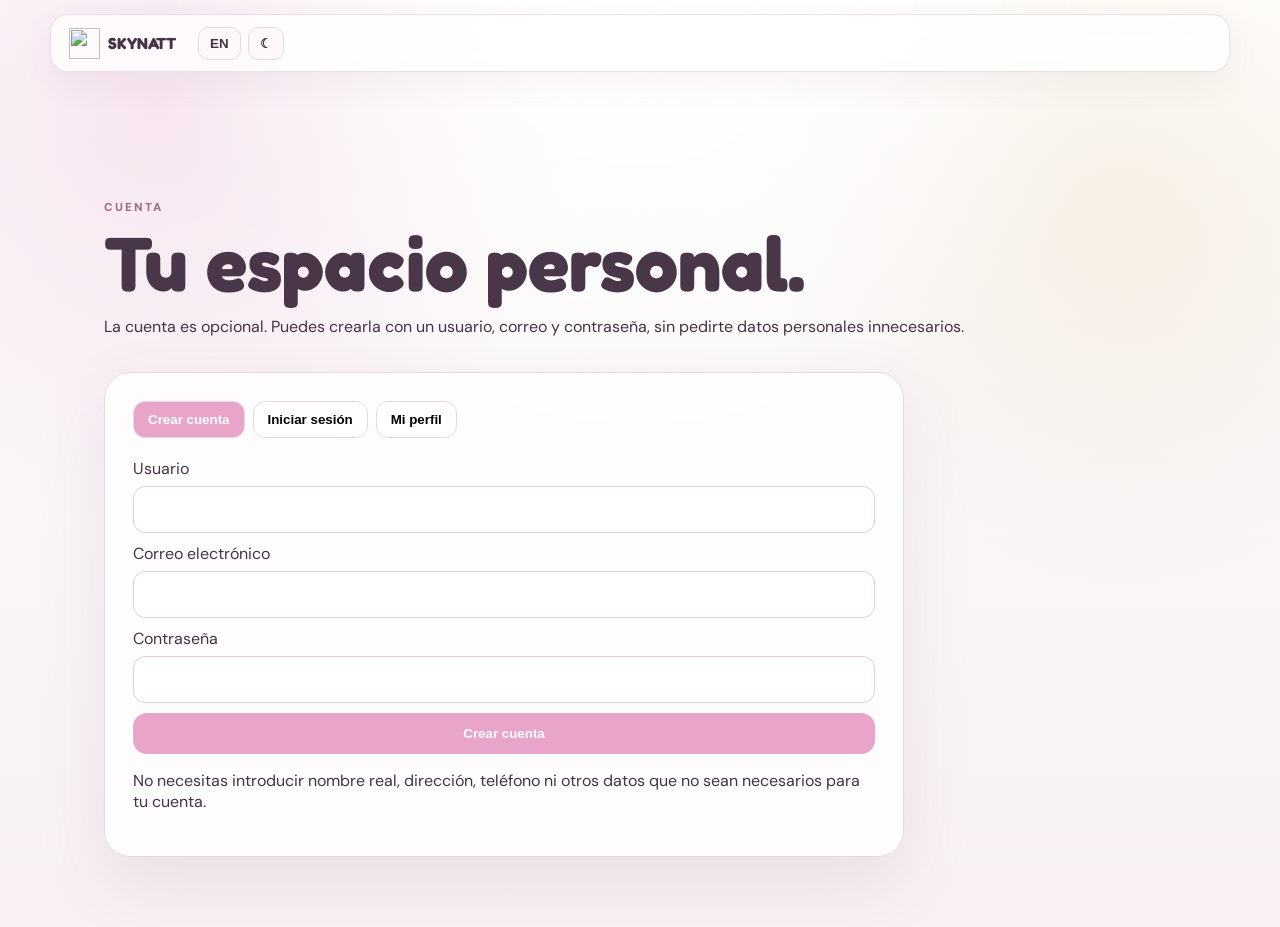
==== account.html @ ab47f649 "0.1" ====
<!DOCTYPE html>
<html lang="es">
 <head>
  <meta charset="utf-8"/>
  <meta content="width=device-width,initial-scale=1" name="viewport"/>
  <title>
   SkyNatt — Cuenta
  </title>
  <link href="https://fonts.googleapis.com" rel="preconnect"/>
  <link crossorigin="" href="https://fonts.gstatic.com" rel="preconnect"/>
  <link href="https://fonts.googleapis.com/css2?family=DM+Sans:wght@400;500;600;700&amp;family=Fredoka:wght@400;500;600;700&amp;display=swap" rel="stylesheet"/>
  <link href="style.css" rel="stylesheet"/>
 </head>
 <body class="subpage">
  <header class="nav">
   <a class="brand" href="index.html">
    <img src="assets/logo.svg"/>
    <span>
     SKYNATT
    </span>
   </a>
   <div class="nav-actions">
    <button id="lang">
     EN
    </button>
    <button id="theme">
     ☾
    </button>
   </div>
  </header>
  <main class="page-wrap">
   <section class="page-hero">
    <p class="eyebrow" data-i18n="accountKicker">
     CUENTA
    </p>
    <h1 data-i18n="accountTitle">
     Tu espacio personal.
    </h1>
    <p data-i18n="accountText">
     La cuenta es opcional. Puedes crearla con un usuario, correo y contraseña, sin pedirte datos personales innecesarios.
    </p>
   </section>
   <div class="account-card">
    <div class="account-tabs">
     <button class="active" data-i18n="createAccountTab" data-tab="create">
      Crear cuenta
     </button>
     <button data-i18n="loginAccountTab" data-tab="login">
      Iniciar sesión
     </button>
     <button data-i18n="profileTab" data-tab="profile">
      Mi perfil
     </button>
    </div>
    <div id="createPane">
     <form class="admin-form" id="createAccountForm">
      <label>
       <span data-i18n="usernameLabel">
        Usuario
       </span>
       <input autocomplete="username" id="accountUsername" maxlength="30" minlength="3" name="username" required=""/>
      </label>
      <label>
       <span data-i18n="emailLabel">
        Correo electrónico
       </span>
       <input autocomplete="email" id="accountEmail" name="email" required="" type="email"/>
      </label>
      <label>
       <span data-i18n="passwordLabel">
        Contraseña
       </span>
       <input autocomplete="new-password" id="accountPassword" minlength="8" name="password" required="" type="password"/>
      </label>
      <button class="btn primary" data-i18n="createAccount">
       Crear cuenta
      </button>
     </form>
     <p class="form-note" id="createStatus">
     </p>
     <p class="form-note" data-i18n="accountPrivacy">
      No necesitas introducir nombre real, dirección, teléfono ni otros datos que no sean necesarios para tu cuenta.
     </p>
    </div>
    <div hidden="" id="loginPane">
     <form class="admin-form" id="loginForm">
      <label>
       <span data-i18n="emailLabel">
        Correo electrónico
       </span>
       <input autocomplete="email" name="email" required="" type="email"/>
      </label>
      <label>
       <span data-i18n="passwordLabel">
        Contraseña
       </span>
       <input autocomplete="current-password" name="password" required="" type="password"/>
      </label>
      <button class="btn primary" data-i18n="loginAccount">
       Iniciar sesión
      </button>
     </form>
     <p class="form-note" id="loginStatus">
     </p>
     <button class="btn ghost" data-i18n="syncLogin" hidden="" id="supabaseLogin">
      Usar cuenta sincronizada
     </button>
    </div>
    <div hidden="" id="profilePane">
     <div class="profile-summary">
      <span class="profile-avatar">
       ✦
      </span>
      <div>
       <p class="eyebrow" data-i18n="loggedInAs">
        CONECTADO COMO
       </p>
       <h2 id="accountUsernameView">
        —
       </h2>
       <p class="muted" id="accountEmailView">
        —
       </p>
      </div>
     </div>
     <div class="account-actions">
      <button class="btn ghost" data-i18n="logout" id="logoutAccount">
       Cerrar sesión
      </button>
      <a class="btn primary" data-i18n="goDownloads" href="downloads.html">
       Ir a mis descargas
      </a>
     </div>
     <p class="form-note" id="profileStatus">
     </p>
    </div>
   </div>
  </main>
  <script src="https://cdn.jsdelivr.net/npm/@supabase/supabase-js@2">
  </script>
  <script src="config.js">
  </script>
  <script src="script.js">
  </script>
 </body>
</html>
---- style.css ----
:root {
  --bg:#fbf8fa;
  --ink:#443344;
  --muted:#917b8a;
  --pink:#e8a4c9;
  --pink2:#f4dce9;
  --gold:#d2a04d;
  --cream:#f7eee9;
  --card:rgba(255,255,255,.78);
  --border:#ead7e1;
  --shadow:0 25px 70px rgba(100,65,90,.10)
}
* {
  box-sizing:border-box
}
html {
  scroll-behavior:smooth
}
body {
  margin:0;
  color:var(--ink);
  font-family:"DM Sans",sans-serif;
  background:radial-gradient(circle at 12% 12%,rgba(244,220,233,.7),transparent 30%),radial-gradient(circle at 88% 25%,rgba(244,235,219,.7),transparent 28%),linear-gradient(180deg,#fff,#fbf8fa 38%,#f8f0f4 100%);
  min-height:100vh
}
body:before {
  content:"";
  position:fixed;
  inset:0;
  pointer-events:none;
  background:radial-gradient(circle at 50% 0,rgba(255,255,255,.75),transparent 45%);
  z-index:-1
}
.nav {
  position:sticky;
  top:14px;
  z-index:80;
  max-width:1180px;
  margin:14px auto 0;
  padding:12px 18px;
  display:flex;
  align-items:center;
  gap:22px;
  background:rgba(255,255,255,.74);
  backdrop-filter:blur(18px);
  border:1px solid rgba(234,215,225,.8);
  border-radius:18px;
  box-shadow:0 12px 35px rgba(100,65,90,.06)
}
.brand {
  display:flex;
  align-items:center;
  gap:8px;
  font-family:Fredoka;
  font-weight:700;
  color:var(--ink);
  text-decoration:none;
  white-space:nowrap
}
.brand img {
  width:31px;
  height:31px
}
.desktop-nav {
  display:flex;
  gap:18px;
  align-items:center;
  flex:1;
  justify-content:center
}
.desktop-nav a,.footer-links a {
  color:var(--ink);
  text-decoration:none;
  font-weight:700;
  font-size:.88rem
}
.desktop-nav a:hover,.footer-links a:hover {
  color:#b36f95
}
.nav-actions {
  display:flex;
  gap:7px
}
.nav-actions button,.carousel-controls button,.icon-btn {
  border:1px solid var(--border);
  background:#fff8fb;
  color:var(--ink);
  border-radius:10px;
  padding:8px 11px;
  font-weight:800;
  cursor:pointer
}
.section {
  max-width:1180px;
  margin:0 auto;
  padding:100px 24px
}
.section.compact {
  padding-top:70px;
  padding-bottom:70px
}
.hero {
  min-height:760px;
  display:grid;
  grid-template-columns:1.05fr .95fr;
  align-items:center;
  gap:40px
}
.eyebrow {
  font-size:.72rem;
  letter-spacing:.18em;
  font-weight:900;
  color:#9c7488;
  margin:0 0 12px
}
.hero h1,h1,h2 {
  font-family:Fredoka;
  margin:0;
  color:#493649
}
.hero h1 {
  font-size:clamp(4rem,7vw,7.5rem);
  line-height:.92;
  letter-spacing:-.045em
}
.hero h1 span {
  color:#d78fb6
}
.lead {
  font-size:1.35rem;
  font-weight:700;
  margin:22px 0 10px
}
.muted {
  color:var(--muted);
  line-height:1.7
}
.actions {
  display:flex;
  gap:10px;
  flex-wrap:wrap;
  margin:28px 0
}
.btn {
  display:inline-flex;
  align-items:center;
  justify-content:center;
  border-radius:14px;
  padding:12px 18px;
  text-decoration:none;
  font-weight:900;
  border:1px solid transparent;
  cursor:pointer;
  transition:.2s transform,.2s box-shadow
}
.btn:hover {
  transform:translateY(-2px);
  box-shadow:0 12px 28px rgba(100,65,90,.12)
}
.btn.primary {
  background:var(--pink);
  color:#fff
}
.btn.ghost {
  background:rgba(255,255,255,.76);
  border-color:var(--border);
  color:var(--ink)
}
.btn.small {
  padding:8px 10px;
  font-size:.76rem;
  border-radius:10px
}
.btn.danger {
  background:#f2d6dc;
  color:#8d4057;
  border:0
}
.hero-mini {
  display:flex;
  gap:10px;
  align-items:center;
  color:#866c7c;
  font-size:.8rem
}
.hero-art {
  position:relative;
  min-height:760px;
  display:grid;
  place-items:center;
  overflow:visible
}
.hero-image {
  display:block;
  width:min(100%,620px);
  height:760px;
  max-height:none;
  object-fit:contain;
  object-position:center center;
  filter:drop-shadow(0 30px 60px rgba(180,125,155,.18));
  animation:heroFloat 6s ease-in-out infinite
}
@keyframes heroFloat {
  0%,100% {
    transform:translateY(0)
  }
  50% {
    transform:translateY(-7px)
  }
}
.hero-star,.hero-moon {
  position:absolute;
  color:var(--gold);
  font-size:2rem
}
.hero-star {
  right:8%;
  top:22%
}
.hero-moon {
  left:4%;
  bottom:20%;
  font-size:2.4rem
}
.marquee {
  overflow:hidden;
  max-width:1180px;
  margin:0 auto;
  padding:18px 4px;
  background:rgba(249,235,242,.78);
  border-top:1px solid rgba(234,215,225,.6);
  border-bottom:1px solid rgba(234,215,225,.6);
  display:flex;
  gap:90px;
  white-space:nowrap;
  color:#957384;
  font-size:.78rem;
  font-weight:900;
  letter-spacing:.1em;
  animation:marquee 24s linear infinite
}
@keyframes marquee {
  from {
    transform:translateX(0)
  }
  to {
    transform:translateX(-28%)
  }
}
.section-head {
  margin-bottom:28px
}
.section-head h2 {
  font-size:clamp(2.7rem,5vw,4.7rem);
  line-height:.95
}
.row-head {
  display:flex;
  justify-content:space-between;
  align-items:end;
  gap:20px
}
.carousel-controls {
  display:flex;
  gap:8px
}
.about-grid {
  display:grid;
  grid-template-columns:1.3fr .7fr;
  gap:24px
}
.about-grid>div,.quote,.support-card,.stream-card,.testimonial,.social-post,.guest-form,.guest,.calendar-card,.product,.admin-card,.account-card,.purchase-card {
  background:var(--card);
  border:1px solid var(--border);
  border-radius:26px;
  box-shadow:var(--shadow)
}
.about-grid>div,.quote {
  padding:28px
}
.chips {
  display:flex;
  gap:8px;
  flex-wrap:wrap;
  margin-top:20px
}
.chips span {
  padding:8px 11px;
  border-radius:999px;
  background:#f7e6ee;
  font-size:.75rem;
  font-weight:900
}
.quote {
  font-family:Fredoka;
  font-size:1.5rem;
  display:grid;
  place-items:center;
  text-align:center;
  color:#a17189
}
.carousel {
  display:flex;
  gap:18px;
  overflow:auto;
  scroll-snap-type:x mandatory;
  padding-bottom:14px
}
.gallery-card {
  min-width:330px;
  height:390px;
  border-radius:28px;
  overflow:hidden;
  position:relative;
  scroll-snap-align:start;
  background:#f3e4ea;
  border:1px solid var(--border)
}
.gallery-card img {
  width:100%;
  height:100%;
  object-fit:cover
}
.gallery-card span {
  position:absolute;
  right:18px;
  top:16px;
  color:var(--gold);
  font-size:1.6rem
}
.masonry {
  columns:3 280px;
  column-gap:18px;
  margin-top:22px
}
.masonry-item {
  break-inside:avoid;
  margin:0 0 18px;
  background:#fff;
  border-radius:22px;
  overflow:hidden;
  border:1px solid var(--border);
  box-shadow:var(--shadow)
}
.masonry-item img {
  display:block;
  width:100%;
  height:auto
}
.masonry-item figcaption {
  padding:10px 14px;
  font-size:.72rem;
  font-weight:900;
  color:#9a7688
}
.m1 img {
  aspect-ratio:1/1;
  object-fit:cover
}
.m2 img {
  aspect-ratio:4/5;
  object-fit:cover
}
.m3 img {
  aspect-ratio:5/4;
  object-fit:cover
}
.shop-filters {
  display:flex;
  gap:8px;
  flex-wrap:wrap;
  margin-bottom:18px
}
.filter {
  border:1px solid var(--border);
  background:#fff;
  border-radius:999px;
  padding:9px 14px;
  font-weight:900;
  cursor:pointer
}
.filter.active {
  background:var(--pink);
  color:#fff
}
.product-grid {
  display:grid;
  grid-template-columns:repeat(3,1fr);
  gap:18px
}
.product {
  overflow:hidden
}
.product>img {
  width:100%;
  height:220px;
  object-fit:cover;
  background:#f8edf3
}
.product-body {
  padding:20px
}
.product-cat {
  font-size:.65rem;
  letter-spacing:.12em;
  font-weight:900;
  color:#a5798f;
  text-transform:uppercase
}
.product h3 {
  font-family:Fredoka;
  font-size:1.55rem;
  margin:8px 0
}
.product p {
  color:var(--muted);
  line-height:1.55;
  min-height:52px
}
.product-actions {
  display:flex;
  gap:7px;
  flex-wrap:wrap
}
.calendar-card {
  padding:24px
}
.calendar-top {
  display:flex;
  align-items:center;
  justify-content:space-between
}
.calendar-top h3 {
  font-family:Fredoka;
  font-size:1.5rem;
  text-transform:capitalize
}
.calendar-week,.calendar-grid {
  display:grid;
  grid-template-columns:repeat(7,1fr);
  gap:7px
}
.calendar-week {
  margin:20px 0 8px;
  color:#a27b8e;
  font-size:.68rem;
  font-weight:900;
  text-align:center
}
.day {
  min-height:62px;
  border:1px solid #f0e1e7;
  border-radius:13px;
  padding:8px;
  background:#fff;
  display:flex;
  flex-direction:column;
  gap:4px;
  align-items:flex-start
}
.day b {
  font-size:.82rem
}
.day small {
  font-size:.55rem;
  font-weight:900;
  letter-spacing:.05em
}
.day.open {
  background:#eaf6ec
}
.day.reserved {
  background:#fff1df
}
.day.closed {
  background:#f4e9ee
}
.day.blank {
  visibility:hidden
}
.legend {
  display:flex;
  gap:15px;
  flex-wrap:wrap;
  margin-top:18px;
  font-size:.72rem;
  font-weight:900
}
.legend i {
  display:inline-block;
  width:9px;
  height:9px;
  border-radius:50%;
  background:#9ccfa6
}
.legend i.reserved {
  background:#e8b66d
}
.legend i.closed {
  background:#d2bcc7
}
.support-grid,.stream-grid,.testimonial-grid,.guest-grid {
  display:grid;
  grid-template-columns:repeat(2,1fr);
  gap:18px;
  margin-top:24px
}
.support-card,.stream-card,.testimonial,.social-post,.guest-form,.guest {
  padding:24px
}
.card-icon {
  font-size:1.6rem;
  color:var(--gold)
}
.mini-links {
  display:flex;
  gap:8px;
  flex-wrap:wrap
}
.mini-links a {
  background:#f5e4ec;
  padding:8px 11px;
  border-radius:10px;
  font-weight:800;
  color:var(--ink);
  text-decoration:none
}
.stream-card {
  display:flex;
  gap:18px;
  align-items:center
}
.stream-card>div {
  flex:1
}
.stream-dot {
  width:10px;
  height:10px;
  border-radius:50%;
  background:#d65f8c;
  box-shadow:0 0 0 6px #f7dce8
}
.social-grid {
  display:grid;
  grid-template-columns:repeat(3,1fr);
  gap:18px
}
.social-post p {
  line-height:1.6
}
.social-post a {
  font-weight:900;
  color:#a45d83
}
.testimonial-grid {
  grid-template-columns:repeat(3,1fr)
}
.testimonial {
  min-height:190px
}
.stars {
  color:var(--gold);
  letter-spacing:.08em
}
.testimonial small {
  display:block;
  color:#9b7c8d;
  margin-top:8px
}
.guest-grid {
  grid-template-columns:1fr 1.4fr
}
.guest-form label {
  display:block;
  margin-bottom:13px;
  font-weight:800
}
.guest-form input,.guest-form textarea,.admin-form input,.admin-form textarea,.stack input {
  width:100%;
  margin-top:7px;
  padding:12px;
  border:1px solid #e0cdd7;
  border-radius:12px;
  background:#fff;
  font:inherit
}
.guest-form textarea,.admin-form textarea {
  min-height:140px;
  resize:vertical
}
.check {
  display:flex!important;
  align-items:center;
  gap:8px
}
.check input {
  width:auto!important
}
.guest-list {
  display:grid;
  gap:12px;
  max-height:600px;
  overflow:auto
}
.guest p {
  line-height:1.6
}
.guest small {
  color:#9b7c8d
}
.setup-grid {
  display:grid;
  grid-template-columns:repeat(4,1fr);
  gap:18px
}
.setup-grid article {
  background:var(--card);
  border:1px solid var(--border);
  border-radius:22px;
  padding:20px
}
.setup-grid span {
  font-size:1.5rem;
  color:var(--gold)
}
.setup-grid b {
  display:block;
  font-family:Fredoka;
  margin:10px 0 5px
}
.account-actions {
  display:flex;
  gap:10px;
  flex-wrap:wrap
}
.page-wrap {
  max-width:1120px;
  margin:auto;
  padding:110px 24px 70px
}
.page-hero {
  margin-bottom:35px
}
.page-hero h1 {
  font-size:clamp(3rem,6vw,5.5rem);
  line-height:.95
}
.terms article {
  padding:32px
}
.terms h2 {
  font-family:Fredoka;
  color:#a36f89;
  margin-top:38px
}
.terms p {
  line-height:1.75
}
.footer-links {
  display:flex;
  gap:15px;
  flex-wrap:wrap
}
footer {
  max-width:1180px;
  margin:40px auto 20px;
  padding:30px 24px;
  border-top:1px solid var(--border);
  display:flex;
  justify-content:space-between;
  gap:20px;
  flex-wrap:wrap;
  color:#7f6976
}
footer div {
  display:grid;
  gap:7px
}
footer b {
  font-family:Fredoka;
  color:#4c3847
}
.floating-decor {
  position:absolute;
  inset:0;
  width:100%;
  height:100%;
  pointer-events:none;
  z-index:8;
  overflow:visible
}
.drag-item {
  position:absolute;
  pointer-events:auto;
  user-select:none;
  touch-action:none;
  color:var(--gold);
  font-size:2rem;
  filter:drop-shadow(0 4px 10px rgba(205,160,80,.18));
  cursor:grab;
  animation:decorFloat 4.8s ease-in-out infinite;
  will-change:transform
}
.drag-b {
  animation-delay:-1.1s
}
.drag-c {
  animation-delay:-2.2s
}
.drag-d {
  animation-delay:-3.3s
}
.drag-e {
  animation-delay:-4.1s
}
@keyframes decorFloat {
  0%,100% {
    transform:translate3d(0,0,0) rotate(0deg)
  }
  50% {
    transform:translate3d(0,-6px,0) rotate(2deg)
  }
}
.drag-item:active {
  cursor:grabbing;
  animation-play-state:paused;
  transform:scale(1.12)
}
.drag-a {
  left:7%;
  top:24vh
}
.drag-b {
  right:12%;
  top:58vh
}
.drag-c {
  left:3%;
  top:115vh
}
.drag-d {
  right:6%;
  top:170vh
}
.drag-e {
  right:21%;
  top:80vh
}
.snap {
  animation:snapBack .7s cubic-bezier(.2,.9,.25,1)
}
@keyframes snapBack {
  0% {
    transform:scale(1.16)
  }
  55% {
    transform:scale(.96)
  }
  100% {
    transform:scale(1)
  }
}
#cursor {
  position:fixed;
  z-index:100;
  width:20px;
  height:20px;
  border:1px solid var(--gold);
  border-radius:50%;
  pointer-events:none;
  transform:translate(-50%,-50%);
  mix-blend-mode:multiply
}
.trail {
  position:fixed;
  z-index:99;
  pointer-events:none;
  font-size:10px;
  color:var(--gold);
  animation:trail .7s forwards
}
@keyframes trail {
  to {
    opacity:0;
    transform:translateY(-18px) scale(.5)
  }
}
#stars {
  position:absolute;
  inset:0;
  pointer-events:none;
  z-index:1
}
.scroll-star {
  position:absolute;
  color:var(--gold);
  animation:star 1.4s ease forwards
}
@keyframes star {
  0% {
    opacity:0;
    transform:scale(.4)
  }
  30% {
    opacity:1
  }
  100% {
    opacity:0;
    transform:translateY(-20px) scale(1)
  }
}
.loading {
  position:fixed;
  inset:0;
  z-index:200;
  background:#fcf9fb;
  display:grid;
  place-items:center;
  transition:opacity .6s
}
.loading.hide {
  opacity:0;
  pointer-events:none
}
.loading-orbit {
  width:260px;
  height:320px;
  border-radius:48% 48% 45% 45%;
  background:radial-gradient(circle,#fff 0,#f8edf3 70%);
  display:flex;
  flex-direction:column;
  align-items:center;
  justify-content:center;
  gap:12px;
  box-shadow:0 25px 80px rgba(150,100,125,.12)
}
.loading-orbit img {
  width:100px;
  height:100px
}
.loading-orbit span {
  font-size:.68rem;
  letter-spacing:.2em
}
.loading-orbit b {
  font-family:Fredoka;
  font-size:1.4rem;
  color:#a36f89
}
.loading-line {
  width:100px;
  height:3px;
  background:#eedde6;
  border-radius:10px;
  overflow:hidden
}
.loading-line i {
  display:block;
  width:50%;
  height:100%;
  background:var(--gold);
  animation:load 1.1s infinite
}
@keyframes load {
  to {
    transform:translateX(200%)
  }
}
.easter {
  position:fixed;
  right:-175px;
  bottom:0;
  z-index:30;
  width:220px;
  transition:.5s cubic-bezier(.2,.8,.2,1);
  display:flex;
  align-items:center
}
.easter:hover {
  right:0
}
.easter img {
  width:150px;
  height:150px;
  object-fit:contain
}
.easter span {
  position:absolute;
  right:10px;
  top:25px;
  background:#fff;
  padding:9px 12px;
  border-radius:13px;
  box-shadow:0 10px 30px rgba(100,70,90,.15);
  font-weight:800;
  font-size:.72rem;
  white-space:nowrap;
  opacity:0;
  transform:translateY(8px);
  transition:.3s
}
.easter:hover span {
  opacity:1;
  transform:none
}
.coming-page {
  text-align:center;
  min-height:75vh;
  display:grid;
  place-items:center;
  align-content:center
}
.coming-orbit {
  width:170px;
  height:170px;
  border-radius:50%;
  background:radial-gradient(circle,#fff,#f5e2eb);
  display:grid;
  place-items:center;
  box-shadow:var(--shadow);
  margin:0 auto 25px;
  position:relative
}
.coming-orbit img {
  width:70px
}
.coming-orbit span {
  position:absolute;
  right:4px;
  top:18px;
  color:var(--gold)
}
.coming-card {
  max-width:620px;
  padding:25px;
  background:var(--card);
  border:1px solid var(--border);
  border-radius:25px;
  margin:20px auto 25px
}
.coming-card b {
  font-family:Fredoka;
  color:#b76f95;
  letter-spacing:.14em
}
.stack {
  display:block;
  font-weight:800;
  margin-bottom:15px
}
.account-card,.purchase-card {
  max-width:800px;
  padding:28px
}
.account-tabs {
  display:flex;
  gap:8px;
  margin-bottom:20px
}
.account-tabs button {
  border:1px solid var(--border);
  background:#fff;
  border-radius:12px;
  padding:10px 14px;
  font-weight:800
}
.account-tabs button.active {
  background:var(--pink);
  color:#fff
}
.purchase-head {
  display:flex;
  justify-content:space-between;
  align-items:center
}
.badge {
  background:#f5e4ec;
  border-radius:999px;
  padding:7px 10px;
  font-size:.7rem;
  font-weight:900
}
.purchase-row {
  display:flex;
  align-items:center;
  gap:15px;
  padding:15px 0;
  border-bottom:1px solid #f0e2e8
}
.purchase-row:last-child {
  border-bottom:0
}
.purchase-row img {
  width:70px;
  height:52px;
  object-fit:cover;
  border-radius:10px
}
.purchase-row>div {
  flex:1
}
.toast-show {
  position:fixed;
  left:50%;
  bottom:25px;
  transform:translateX(-50%);
  z-index:300;
  background:#3d2d3a;
  color:#fff;
  padding:12px 16px;
  border-radius:14px;
  font-weight:700;
  box-shadow:0 15px 35px rgba(40,20,35,.25)
}
.reveal {
  opacity:0;
  transform:translateY(28px);
  transition:opacity .8s ease,transform .8s cubic-bezier(.2,.8,.2,1)
}
.reveal.visible {
  opacity:1;
  transform:none
}
.inside {
  padding-left:0;
  padding-right:0
}
.admin-grid {
  display:grid;
  grid-template-columns:220px 1fr;
  gap:20px
}
.admin-sidebar {
  position:sticky;
  top:110px;
  align-self:start;
  display:grid;
  gap:8px
}
.admin-tab {
  text-align:left;
  border:1px solid var(--border);
  background:var(--card);
  padding:13px;
  border-radius:13px;
  font-weight:900;
  color:var(--ink);
  cursor:pointer
}
.admin-tab.active {
  background:var(--pink);
  color:#fff
}
.admin-panel {
  display:none
}
.admin-panel.active {
  display:block
}
.stats-grid {
  display:grid;
  grid-template-columns:repeat(4,1fr);
  gap:14px;
  margin-bottom:28px
}
.stats-grid article {
  padding:20px;
  background:var(--card);
  border:1px solid var(--border);
  border-radius:20px
}
.stats-grid small {
  display:block;
  color:#9a788b;
  font-weight:900
}
.stats-grid b {
  font-family:Fredoka;
  font-size:2.2rem
}
.admin-card {
  padding:24px;
  margin-bottom:18px
}
.admin-card-head {
  display:flex;
  justify-content:space-between;
  align-items:center;
  gap:20px
}
.quick-actions {
  display:flex;
  gap:9px;
  flex-wrap:wrap
}
.admin-form {
  display:grid;
  gap:10px
}
.admin-row {
  display:grid;
  grid-template-columns:1fr auto auto;
  gap:14px;
  align-items:center;
  padding:15px 0;
  border-bottom:1px solid #ead7e1
}
.admin-row p {
  margin:5px 0;
  color:var(--muted)
}
.admin-calendar .admin-day {
  width:100%;
  text-align:left;
  cursor:pointer;
  font:inherit
}
.admin-warning {
  padding:12px 15px;
  border-radius:14px;
  background:#fff3dd;
  border:1px solid #edd3a2;
  margin-bottom:18px;
  font-weight:800
}
.dark {
  --bg:#17131a;
  --ink:#fff4fb;
  --muted:#d7c5d3;
  --pink:#eda9cf;
  --pink2:#5a4054;
  --gold:#efbd62;
  --cream:#352b31;
  --card:rgba(48,37,51,.94);
  --border:#6a5268;
  --shadow:0 25px 70px rgba(0,0,0,.28);
  background:radial-gradient(circle at 12% 12%,rgba(106,65,94,.48),transparent 32%),radial-gradient(circle at 88% 25%,rgba(106,83,47,.28),transparent 30%),linear-gradient(180deg,#1c1720,#141117 100%);
  color:var(--ink)
}
.dark h1,.dark h2,.dark h3,.dark b,.dark strong,.dark .hero h1,.dark .section-head h2 {
  color:#fff7fc
}
.dark .muted,.dark .form-note,.dark p,.dark label,.dark small {
  color:var(--muted)
}
.dark .nav,.dark .about-grid>div,.dark .quote,.dark .support-card,.dark .stream-card,.dark .testimonial,.dark .guest,.dark .guest-form,.dark .product,.dark .social-post,.dark .calendar-card,.dark .account-card,.dark .purchase-card,.dark .terms article,.dark .admin-card,.dark .stats-grid article,.dark .admin-tab,.dark .coming-card {
  background:var(--card);
  color:var(--ink)
}
.dark .btn.ghost,.dark .filter,.dark .nav-actions button,.dark .account-tabs button,.dark .icon-btn {
  background:#3b2b3d;
  color:#fff4fb;
  border-color:#745b72
}
.dark .btn.primary {
  background:#e9a6ca;
  color:#291d28
}
.dark .admin-tab.active {
  background:#e9a6ca;
  color:#291d28
}
.dark .chips span,.dark .mini-links a {
  background:#493447;
  color:#fff4fb
}
.dark .stats-grid article {
  background:#302533;
  border-color:#6a5268
}
.dark .admin-card {
  background:#302533;
  border-color:#6a5268
}
.dark .admin-row {
  border-color:#5a4657
}
.dark .admin-warning {
  color:#fff1d5
}
.dark input,.dark textarea {
  background:#241b27!important;
  color:#fff4fb!important;
  border-color:#684f65!important
}
.dark input::placeholder,.dark textarea::placeholder {
  color:#a993a5
}
.dark .marquee {
  background:rgba(65,45,58,.5)
}
.dark .day {
  background:#2b222c;
  border-color:#4b3948
}
.dark .day.open {
  background:#28402f
}
.dark .day.reserved {
  background:#4a3823
}
.dark .day.closed {
  background:#3a2c35
}
.dark footer {
  border-color:#4b3948
}
.dark .easter span {
  background:#302432;
  color:#fff
}
.dark .loading {
  background:#211b22
}
.dark .loading-orbit {
  background:#2b222c
}
.dark .loading-orbit span {
  color:#cdb9c7
}
.dark .admin-warning {
  background:#4a3823;
  border-color:#6b5330
}
.dark #cursor {
  mix-blend-mode:screen
}
@media(max-width:900px) {
  .desktop-nav {
    display:none
  }
  .hero {
    grid-template-columns:1fr
  }
  .hero-art {
    order:-1;
    min-height:650px
  }
  .hero-image {
    height:650px
  }
  .product-grid {
    grid-template-columns:repeat(2,1fr)
  }
  .testimonial-grid,.social-grid {
    grid-template-columns:1fr
  }
  .support-grid,.stream-grid,.guest-grid,.about-grid {
    grid-template-columns:1fr
  }
  .setup-grid {
    grid-template-columns:repeat(2,1fr)
  }
  .admin-grid {
    grid-template-columns:1fr
  }
  .admin-sidebar {
    position:static;
    display:flex;
    overflow:auto
  }
  .admin-tab {
    white-space:nowrap
  }
  .stats-grid {
    grid-template-columns:repeat(2,1fr)
  }
}
@media(max-width:600px) {
  .section {
    padding-left:16px;
    padding-right:16px
  }
  .nav {
    left:10px;
    right:10px;
    margin-top:10px
  }
  .hero {
    min-height:650px
  }
  .hero-art {
    min-height:560px
  }
  .hero-image {
    height:560px
  }
  .hero h1 {
    font-size:3.5rem
  }
  .product-grid {
    grid-template-columns:1fr
  }
  .setup-grid {
    grid-template-columns:1fr
  }
  .carousel {
    padding-left:1px
  }
  .gallery-card {
    min-width:84vw
  }
  .masonry {
    columns:2 160px
  }
  .calendar-week {
    font-size:.58rem
  }
  .day {
    min-height:52px
  }
  .day small {
    font-size:.45rem
  }
  .easter {
    transform:scale(.85);
    transform-origin:right bottom
  }
  .floating-decor .drag-e {
    display:none
  }
  .admin-row {
    grid-template-columns:1fr
  }
  .stats-grid {
    grid-template-columns:1fr 1fr
  }
  .page-wrap {
    padding-left:16px;
    padding-right:16px
  }
}
.community-grid {
  display:grid;
  grid-template-columns:repeat(3,1fr);
  gap:12px
}
.community-link {
  display:flex;
  align-items:center;
  gap:13px;
  padding:17px 18px;
  background:var(--card);
  border:1px solid var(--border);
  border-radius:18px;
  text-decoration:none;
  color:var(--ink);
  transition:.25s transform,.25s box-shadow
}
.community-link:hover {
  transform:translateY(-3px);
  box-shadow:0 15px 35px rgba(100,65,90,.12)
}
.community-link>span {
  font-size:1.45rem;
  color:var(--gold)
}
.community-link div {
  flex:1
}
.community-link b,.community-link small {
  display:block
}
.community-link b {
  font-family:Fredoka;
  font-size:1rem
}
.community-link small {
  color:var(--muted);
  margin-top:3px
}
.community-link strong {
  color:var(--gold)
}
.integration-grid {
  display:grid;
  grid-template-columns:1fr 1fr;
  gap:16px
}
.integration-card {
  padding:22px;
  border:1px solid var(--border);
  background:rgba(255,255,255,.38);
  border-radius:20px;
  display:grid;
  gap:10px
}
.integration-card label {
  font-weight:800
}
.integration-card input {
  width:100%;
  margin-top:6px;
  padding:11px;
  border:1px solid var(--border);
  border-radius:11px;
  background:#fff;
  font:inherit
}
.integration-actions {
  display:flex;
  gap:8px;
  flex-wrap:wrap
}
.inset-card {
  margin-top:16px!important;
  background:rgba(255,255,255,.4)!important
}
.profile-summary {
  display:flex;
  gap:16px;
  align-items:center;
  padding-bottom:22px;
  margin-bottom:22px;
  border-bottom:1px solid var(--border)
}
.profile-avatar {
  width:64px;
  height:64px;
  border-radius:20px;
  display:grid;
  place-items:center;
  background:linear-gradient(135deg,#f2b1d2,#f7e5c8);
  color:#fff;
  font-size:1.7rem;
  box-shadow:0 12px 25px rgba(100,65,90,.12)
}
.profile-summary h2 {
  font-size:2rem
}
.profile-summary p {
  margin:0
}
.dark .integration-card {
  background:rgba(57,43,60,.7)
}
.dark .community-link {
  background:#302432
}
.dark .community-link small {
  color:#d1becd
}
.dark .inset-card {
  background:rgba(57,43,60,.55)!important
}
@media(max-width:900px) {
  .community-grid {
    grid-template-columns:1fr 1fr
  }
  .integration-grid {
    grid-template-columns:1fr
  }
}
@media(max-width:600px) {
  .community-grid {
    grid-template-columns:1fr
  }
  .community-link {
    padding:15px
  }
  .hero-image {
    width:min(100%,520px)
  }
}
/* v8 refinements */
.nav {
  min-height:58px;
  padding:10px 18px
}
.desktop-nav {
  gap:22px
}
.desktop-nav a {
  display:inline-flex;
  align-items:center;
  justify-content:center;
  white-space:nowrap;
  padding:6px 2px
}
.subpage .nav {
  margin-bottom:18px
}
.hero-art {
  overflow:visible
}
.hero-image {
  background:transparent;
  border:0;
  outline:0;
  box-shadow:none
}
.hero-star,.hero-moon {
  cursor:grab;
  touch-action:none;
  user-select:none;
  animation:decorFloat 4.8s ease-in-out infinite
}
.hero-star:active,.hero-moon:active {
  cursor:grabbing;
  animation-play-state:paused
}
.center-action {
  text-align:center;
  margin-top:26px
}
.masonry-item figcaption {
  display:flex;
  flex-direction:column;
  gap:3px
}
.masonry-item figcaption small {
  font-size:.65rem;
  color:var(--muted);
  font-weight:700
}
.content-row {
  grid-template-columns:72px 1fr auto
}
.content-thumb {
  width:72px;
  height:58px;
  border-radius:12px;
  overflow:hidden;
  background:var(--pink2);
  border:1px solid var(--border)
}
.content-thumb img {
  width:100%;
  height:100%;
  object-fit:cover
}
.content-form label {
  display:grid;
  gap:6px;
  font-weight:800
}
.content-form .check {
  display:flex;
  align-items:center;
  gap:8px
}
.content-form select {
  padding:11px;
  border:1px solid var(--border);
  border-radius:11px;
  background:var(--card);
  color:var(--ink);
  font:inherit
}
.dark .content-form select {
  background:#241b27;
  color:#fff4fb
}
.admin-card + .admin-card {
  margin-top:22px
}
.admin-panel[data-panel-view="overview"] .admin-card:first-of-type {
  margin-top:10px
}
.stats-grid {
  margin-bottom:38px
}
.quick-actions {
  gap:12px
}
.admin-card {
  overflow:hidden
}
@media(max-width:600px) {
  .content-row {
    grid-template-columns:58px 1fr
  }
  .content-row>div:last-child {
    grid-column:1/-1
  }
  .content-thumb {
    width:58px;
    height:50px
  }
  .desktop-nav {
    gap:12px
  }
}
/* -------------------------------------------------------------
Stable v9 refinements: lightweight loading, PNG decorations,
no horizontal creation carousel, mobile menu and dark contrast.
------------------------------------------------------------- */
html,body {
  overflow-x:hidden
}
.hero-image {
  background:transparent!important;
  border:0!important;
  box-shadow:none!important;
  outline:0!important
}
.floating-decor {
  position:absolute;
  left:0;
  top:0;
  right:0;
  height:100%;
  pointer-events:none;
  overflow:visible;
  z-index:18
}
.drag-item {
  position:absolute;
  pointer-events:auto;
  display:grid;
  place-items:center;
  width:58px;
  height:58px;
  cursor:grab;
  touch-action:none;
  user-select:none;
  filter:drop-shadow(0 8px 14px rgba(180,125,155,.12));
  animation:decorFloat 4.8s ease-in-out infinite;
  will-change:transform
}
.drag-item img {
  width:100%;
  height:100%;
  object-fit:contain;
  display:block;
  pointer-events:none;
  user-select:none
}
.drag-item.fallback-glyph {
  font-family:Fredoka;
  font-size:2rem;
  color:var(--gold)
}
.drag-item.fallback-glyph img {
  display:none
}
.drag-item.dragging {
  cursor:grabbing;
  animation:none;
  z-index:99;
  transform:scale(1.08)
}
.float-moon {
  width:72px;
  height:72px
}
.float-star-small {
  width:42px;
  height:42px
}
.float-diamond {
  width:48px;
  height:48px
}
@keyframes decorFloat {
  0%,100% {
    margin-top:0;
    transform:rotate(-2deg)
  }
  50% {
    margin-top:-7px;
    transform:rotate(2deg)
  }
}
.cursor-spark {
  position:fixed;
  width:7px;
  height:7px;
  border-radius:50%;
  pointer-events:none;
  background:radial-gradient(circle,#f4d98b 0 35%,rgba(244,217,139,0) 72%);
  z-index:500;
  transform:translate(-50%,-50%);
  animation:cursorSpark .65s ease-out forwards
}
#cursor {
  position:fixed;
  left:0;
  top:0;
  width:24px;
  height:24px;
  border:1px solid rgba(210,160,77,.55);
  border-radius:50%;
  pointer-events:none;
  z-index:499;
  transform:translate3d(-100px,-100px,0);
  transition:width .18s,height .18s,background .18s;
  box-shadow:0 0 18px rgba(210,160,77,.22)
}
@keyframes cursorSpark {
  0% {
    opacity:.95;
    transform:translate(-50%,-50%) scale(1)
  }
  100% {
    opacity:0;
    transform:translate(-50%,-50%) translateY(-12px) scale(.1)
  }
}
#stars span {
  position:absolute;
  color:var(--gold);
  font-size:1rem;
  animation:scrollStar 1.5s ease-out forwards;
  pointer-events:none;
  text-shadow:0 0 12px rgba(210,160,77,.28)
}
@keyframes scrollStar {
  0% {
    opacity:0;
    transform:translateY(10px) scale(.65) rotate(0)
  }
  25% {
    opacity:1
  }
  100% {
    opacity:0;
    transform:translateY(-35px) scale(1.15) rotate(25deg)
  }
}
.easter {
  position:absolute;
  right:18px;
  bottom:10px;
  width:130px;
  height:150px;
  z-index:30;
  display:flex;
  align-items:flex-end;
  justify-content:flex-end;
  pointer-events:auto;
  cursor:pointer;
  overflow:visible
}
.easter img {
  position:absolute;
  right:0;
  bottom:0;
  width:110px;
  height:auto;
  max-height:145px;
  object-fit:contain;
  object-position:bottom right;
  transform:translateX(68px);
  opacity:.08;
  transition:transform .45s cubic-bezier(.2,.8,.2,1),opacity .35s ease,filter .35s ease;
  filter:drop-shadow(0 8px 18px rgba(100,65,90,.12))
}
.easter:hover img {
  transform:translateX(0);
  opacity:1;
  filter:drop-shadow(0 14px 24px rgba(100,65,90,.18))
}
.easter-message {
  position:absolute;
  right:72px;
  bottom:108px;
  white-space:nowrap;
  background:var(--card);
  border:1px solid var(--border);
  padding:8px 11px;
  border-radius:12px;
  font-size:.72rem;
  font-weight:900;
  opacity:0;
  transform:translateY(8px);
  transition:.25s;
  box-shadow:var(--shadow);
  pointer-events:none
}
.easter:hover .easter-message {
  opacity:1;
  transform:none
}
.center-action {
  margin-top:28px;
  text-align:center
}
#gallery {
  columns:3 280px
}
.mobile-menu {
  display:none;
  position:fixed;
  top:78px;
  left:14px;
  right:14px;
  z-index:100;
  padding:14px;
  background:rgba(255,255,255,.94);
  border:1px solid var(--border);
  border-radius:18px;
  box-shadow:var(--shadow);
  backdrop-filter:blur(18px)
}
.mobile-menu a {
  display:block;
  padding:12px 10px;
  color:var(--ink);
  text-decoration:none;
  font-weight:900;
  border-radius:10px
}
.mobile-menu a:hover {
  background:var(--pink2)
}
.menu-open .mobile-menu {
  display:block
}
.admin-auth-gate {
  margin-bottom:24px
}
.admin-auth-gate .admin-card {
  max-width:560px
}
.admin-day {
  font:inherit!important;
  border:1px solid #f0e1e7!important
}
.product-fixed {
  display:inline-flex;
  align-items:center;
  padding:8px 10px;
  border-radius:10px;
  background:#f5e8ee;
  color:#927487;
  font-size:.72rem;
  font-weight:900
}
.tag-row {
  display:flex;
  gap:5px;
  flex-wrap:wrap;
  margin:8px 0 13px
}
.tag-row span {
  font-size:.62rem;
  font-weight:900;
  padding:5px 7px;
  border-radius:999px;
  background:#f7e8ef;
  color:#946f83
}
.dark .mobile-menu {
  background:rgba(43,34,44,.97)
}
.dark .mobile-menu a {
  color:#fff4fb
}
.dark .mobile-menu a:hover {
  background:#493447
}
.dark .product-fixed,.dark .tag-row span {
  background:#493447;
  color:#fff4fb
}
.dark .easter-message {
  background:#302533;
  color:#fff4fb;
  border-color:#6a5268
}
.dark #cursor {
  border-color:rgba(239,189,98,.7);
  box-shadow:0 0 22px rgba(239,189,98,.3)
}
.dark .admin-auth-gate .admin-card {
  background:#302533;
  border-color:#6a5268
}
.loading {
  transition:opacity .3s ease,visibility .3s ease
}
.loading.hide {
  opacity:0;
  visibility:hidden;
  pointer-events:none
}
@media(max-width:900px) {
  .desktop-nav {
    display:none
  }
  .menu-open .mobile-menu {
    display:block
  }
  .drag-item {
    width:50px;
    height:50px
  }
  .float-moon {
    width:62px;
    height:62px
  }
  .easter {
    right:6px
  }
}
@media(max-width:600px) {
  .easter {
    width:95px;
    height:110px
  }
  .easter img {
    width:82px;
    max-height:105px
  }
  .easter-message {
    right:52px;
    bottom:78px;
    font-size:.62rem
  }
  .drag-item {
    width:44px;
    height:44px
  }
  .float-moon {
    width:54px;
    height:54px
  }
  .float-star-small {
    width:36px;
    height:36px
  }
  .float-diamond {
    width:38px;
    height:38px
  }
}
.social-editor {
  display:grid;
  grid-template-columns:90px 1fr 1fr 1fr;
  gap:8px;
  align-items:center;
  padding:12px;
  border:1px solid var(--border);
  border-radius:14px;
  background:rgba(255,255,255,.35)
}
.social-editor b {
  font-family:Fredoka
}
.social-editor input {
  margin-top:0!important
}
.dark .social-editor {
  background:rgba(57,43,60,.7)
}
@media(max-width:700px) {
  .social-editor {
    grid-template-columns:1fr
  }
  .social-editor b {
    margin-bottom:2px
  }
}
/* Final polish: spacing, seamless marquee, loading screen and social fallback. */
.hero {
  min-height: 680px;
}
.hero-art {
  min-height: 680px;
}
.hero-image {
  height: 680px;
}
.marquee {
  position: relative;
  display: block;
  overflow: hidden;
  padding: 16px 0;
  white-space: nowrap;
  animation: none;
}
.marquee-track {
  display: flex;
  width: max-content;
  animation: marquee-seamless 28s linear infinite;
  will-change: transform;
}
.marquee-group {
  display: flex;
  gap: 90px;
  flex-shrink: 0;
  padding-right: 90px;
}
.marquee-group span {
  flex-shrink: 0;
}
@keyframes marquee-seamless {
  from {
    transform: translateX(0);
  }
  to {
    transform: translateX(-50%);
  }
}
.loading {
  z-index: 1000;
}
.loading-orbit {
  animation: loading-breathe 2.8s ease-in-out infinite;
}
@keyframes loading-breathe {
  0%,
  100% {
    transform: translateY(0) scale(1);
  }
  50% {
    transform: translateY(-5px) scale(1.015);
  }
}
.social-placeholder {
  min-height: 190px;
}
@media (max-width: 900px) {
  .hero {
    min-height: 640px;
  }
  .hero-art {
    min-height: 620px;
  }
  .hero-image {
    height: 620px;
  }
}
@media (max-width: 600px) {
  .hero {
    min-height: 600px;
  }
  .hero-art {
    min-height: 540px;
  }
  .hero-image {
    height: 540px;
  }
  .marquee-group {
    gap: 55px;
    padding-right: 55px;
  }
}
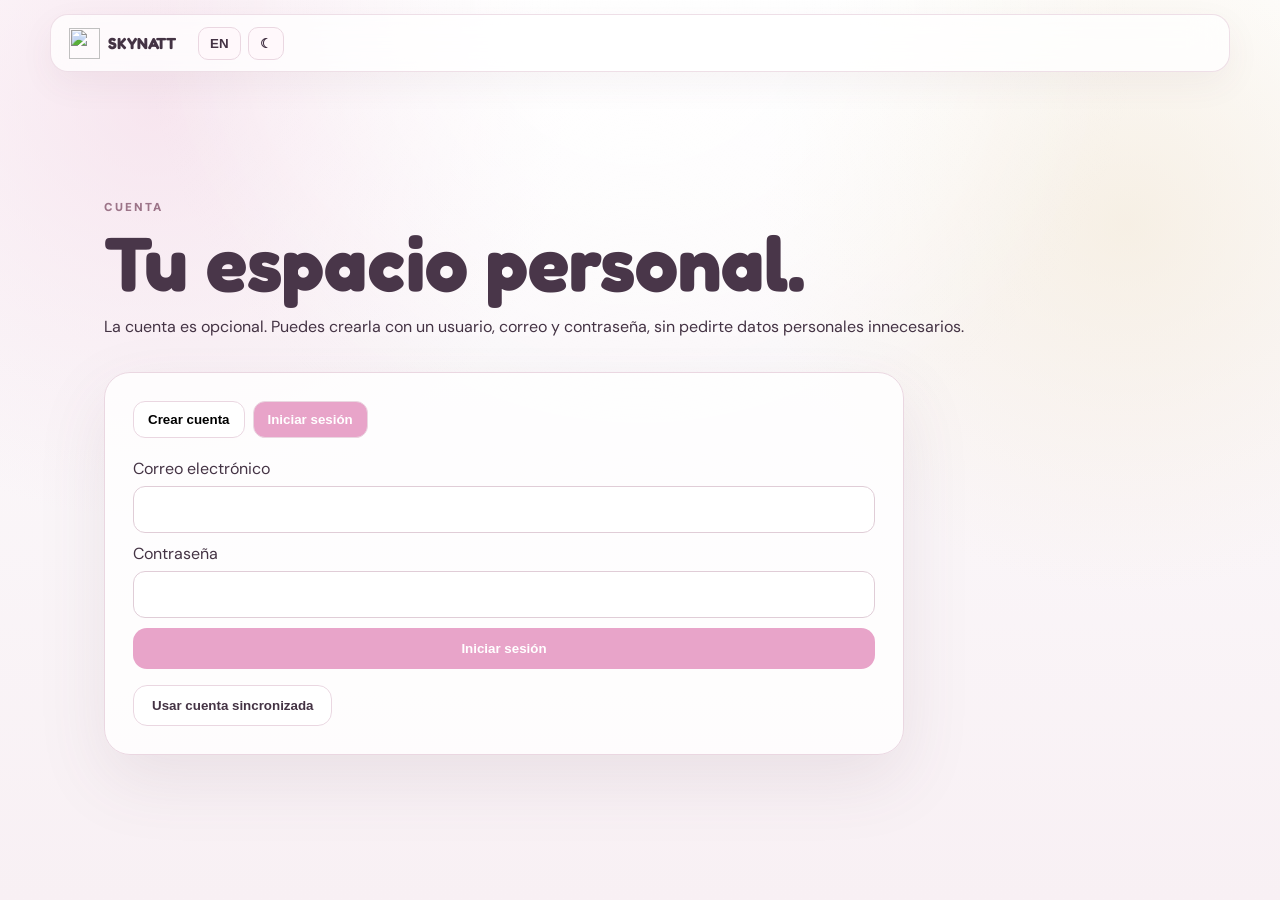
==== commit d918f2ea: "0.1" ====
--- a/account.html
+++ b/account.html
@@ -48,7 +48,7 @@
      <button data-i18n="loginAccountTab" data-tab="login">
       Iniciar sesión
      </button>
-     <button data-i18n="profileTab" data-tab="profile">
+     <button hidden data-i18n="profileTab" data-tab="profile">
       Mi perfil
      </button>
     </div>
--- a/style.css
+++ b/style.css
@@ -2037,3 +2037,28 @@
     padding-right: 55px;
   }
 }
+
+
+/* Authentication states */
+.admin-page.admin-locked .admin-grid,
+.admin-page.admin-locked .admin-wrap > .page-hero,
+.admin-page.admin-locked #adminMode {
+  display: none;
+}
+
+.admin-auth-gate {
+  width: min(520px, 100%);
+  margin: 5rem auto 2rem;
+}
+
+.admin-login-card {
+  padding: clamp(1.5rem, 4vw, 2.5rem);
+}
+
+.admin-login-card .admin-form {
+  margin-top: 1.5rem;
+}
+
+.account-tabs button[hidden] {
+  display: none;
+}
